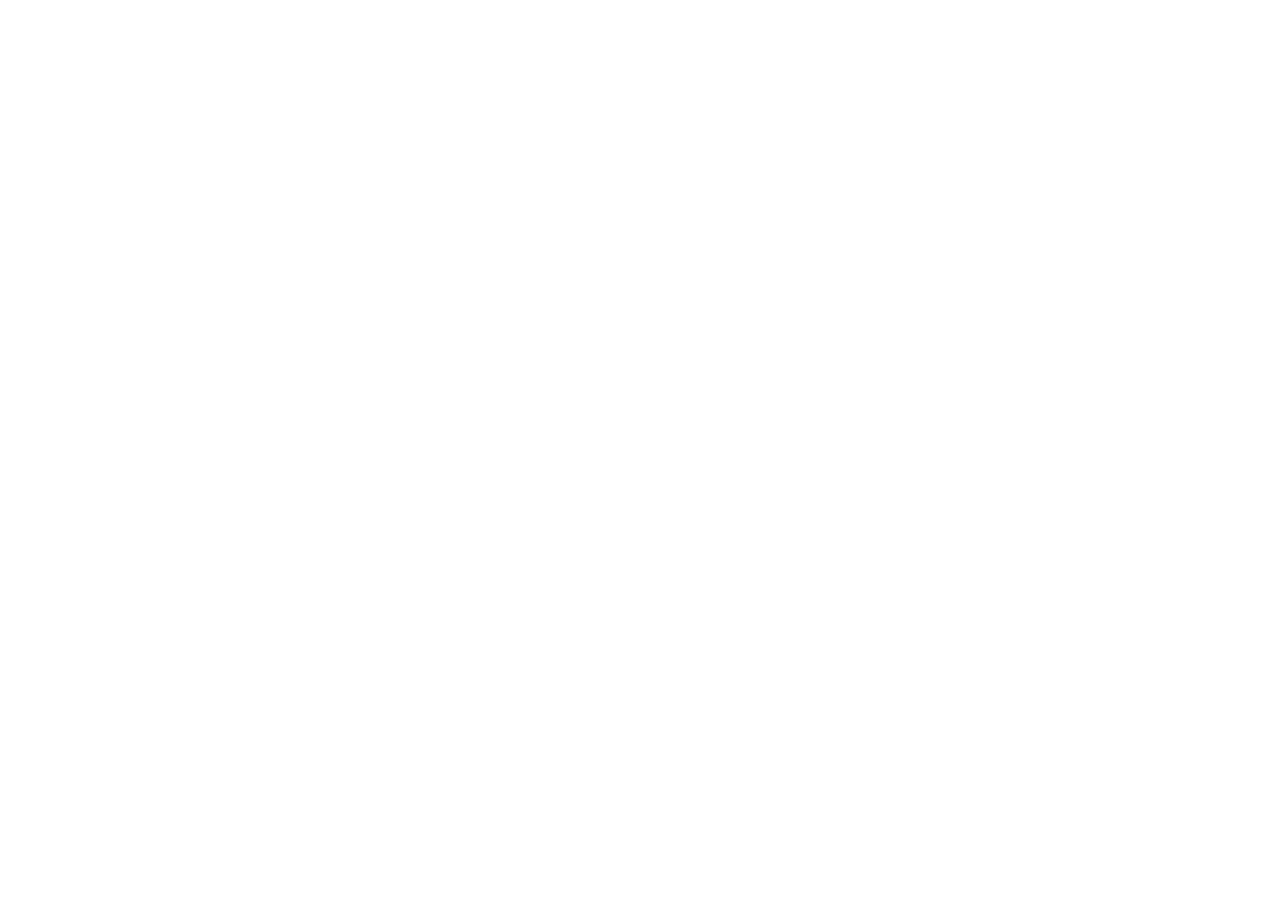
==== index.html @ 713771d5 "Inicio do Projeto proffy, realizado na NLW#2 - rocketseat - Ministrato por Maik Brito" ====
<!DOCTYPE html>
<html lang="en">
<head>
    <meta charset="UTF-8">
    <meta http-equiv="X-UA-Compatible" content="IE=edge">
    <meta name="viewport" content="width=device-width, initial-scale=1.0">
    <title>Document</title>
</head>
<body>
    
</body>
</html>
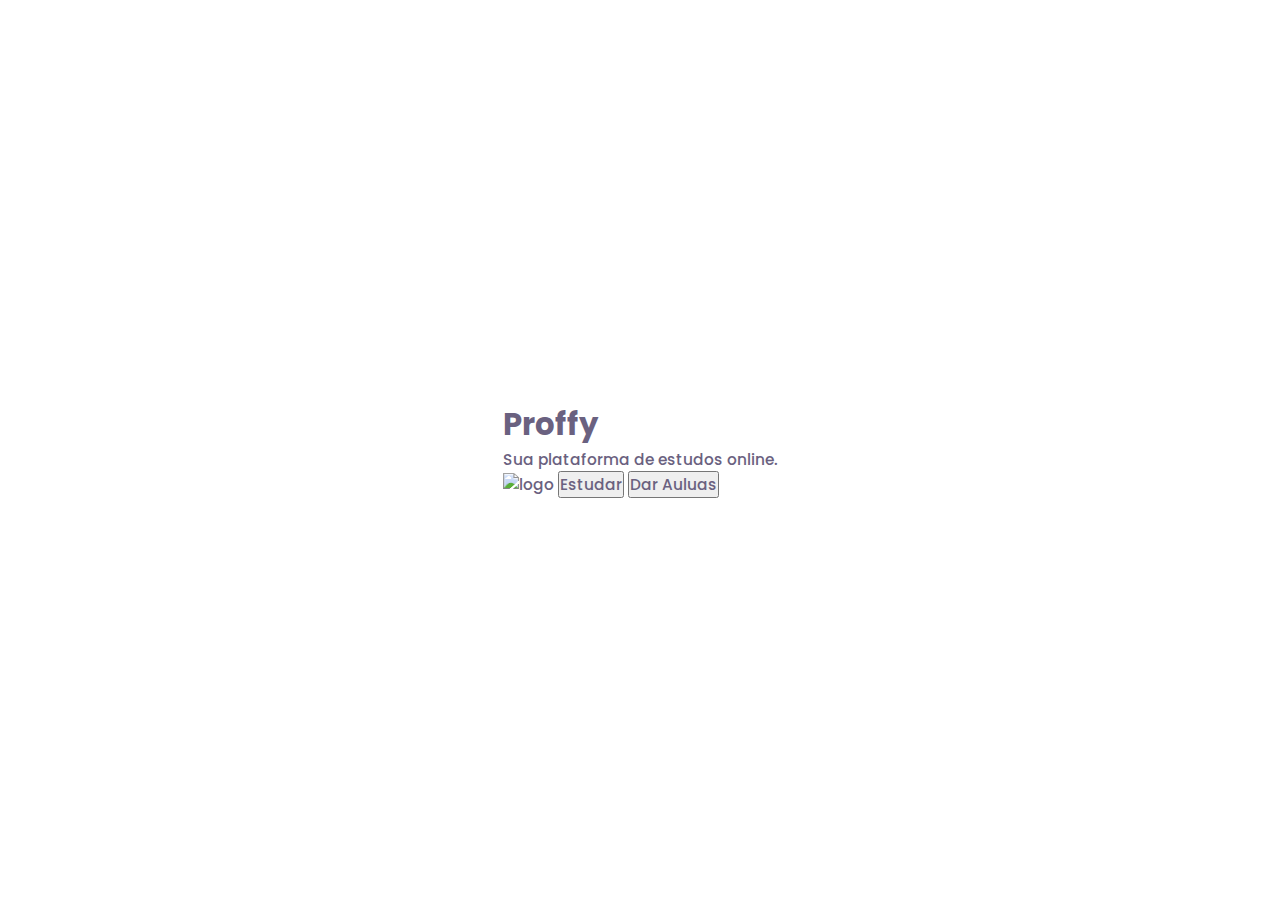
==== commit 1fc1f800: "1° aulas - conhecimentos adiquirido: HTML | CSS| - Box model - Display - fonts - Unidade de medida p" ====
--- a/index.html
+++ b/index.html
@@ -1,12 +1,38 @@
 <!DOCTYPE html>
-<html lang="en">
+<html lang="pt-BR">
+
 <head>
     <meta charset="UTF-8">
     <meta http-equiv="X-UA-Compatible" content="IE=edge">
     <meta name="viewport" content="width=device-width, initial-scale=1.0">
-    <title>Document</title>
+
+    <title>Proffy | Sua plataforma de estudo online</title>
+
+    <link rel="stylesheet" href="style.css">
+    <link rel="preconnect" href="https://fonts.gstatic.com">
+    <link href="https://fonts.googleapis.com/css2?family=Archivo:wght@400;700&family=Poppins:wght@400;600&display=swap" rel="stylesheet">
+
 </head>
-<body>
-    
+
+<body id="page-landing">
+
+    <div class="container">
+        <h1>Proffy</h1>
+
+        <p>Sua plataforma de estudos online.</p>
+            
+
+        <img src="" alt="logo">
+
+        <button>Estudar</button>
+        <button>Dar Auluas</button>
+    </div>
+
+
+
+
+
+
 </body>
+
 </html>--- a/style.css
+++ b/style.css
@@ -0,0 +1,55 @@
+:root {
+    --color-background: #F0F0F7;
+    --color-primary-lighter: #9871F5;
+    --color-primary-light: #916BEA;
+    --color-primary: #8257E5;
+    --color-primary-dark: #774DD6;
+    --color-primary-darker: #6842c2;
+    --color-secondary: #04D361;
+    --color-secondary-dark: #04BF58;
+    --color-title-in-primary: #FFFFFF;
+    --color-text-in-primary: #D4C2FF;
+    --color-text-title: #32264D;
+    --color-text-complement: #9C98A6;
+    --color-text-base: #6A6180;
+    --color-line-in-white: #E6E6F0;
+    --color-input-background: #F8F8FC;
+    --color-button-text: #FFFFFF;
+    --color-box-base: #FFFFFF;
+    --color-box-footer: #FAFAFC;
+    --color-small-info: #C1BCCC;
+    /* tamanho da fonte padrão: 16px - 100% - 1rem*/
+    font-size: 60%; 
+}
+
+ * {
+    margin: 0;
+    padding: 0;
+    box-sizing: border-box;
+    
+}
+
+html, body {
+    height: 100vh;
+}
+
+body {
+    background-color: var(--color-backgroundcolor);
+    display: flex;
+    align-items: center;
+    justify-content: center;
+
+}
+
+body, input, button, textarea {
+    font: 500 1.6rem Poppins;
+    color: var(--color-text-base);
+}
+
+#container {
+    width: 90vw;
+    max-width: 700px;
+}
+
+
+    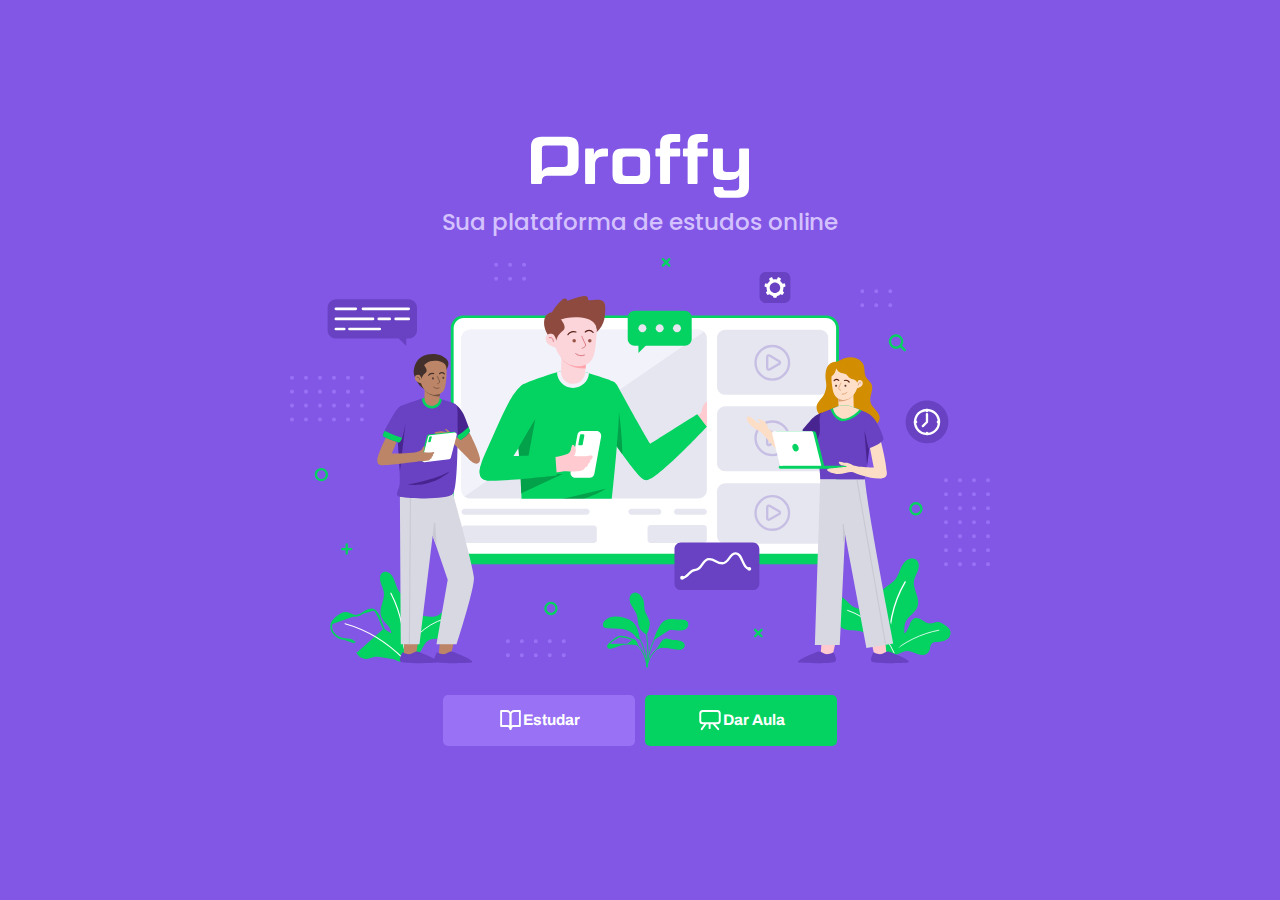
==== commit 35eb3d73: "2° aula" ====
--- a/index.html
+++ b/index.html
@@ -5,27 +5,38 @@
     <meta charset="UTF-8">
     <meta http-equiv="X-UA-Compatible" content="IE=edge">
     <meta name="viewport" content="width=device-width, initial-scale=1.0">
+    
+
 
     <title>Proffy | Sua plataforma de estudo online</title>
-
-    <link rel="stylesheet" href="style.css">
+    <link rel="stylesheet" href="styles/partials/main.css">
+    <link rel="stylesheet" href="styles/partials/page-landing.css">
     <link rel="preconnect" href="https://fonts.gstatic.com">
-    <link href="https://fonts.googleapis.com/css2?family=Archivo:wght@400;700&family=Poppins:wght@400;600&display=swap" rel="stylesheet">
+    <link href="https://fonts.googleapis.com/css2?family=Archivo:wght@400;700&family=Poppins:wght@400;600&display=swap"
+        rel="stylesheet">
 
 </head>
 
 <body id="page-landing">
 
-    <div class="container">
-        <h1>Proffy</h1>
+    <div id="container">
 
-        <p>Sua plataforma de estudos online.</p>
-            
+        <div class="logo-container">
+            <img src="images/logo.svg" alt="Proffy">
+            <h2>Sua plataforma de estudos online</h2>
+        </div>
+        <img class="hero-image"src="images/landing.svg" alt="Plataforma de estudo online">
 
-        <img src="" alt="logo">
+        <div class="buttons-container">
+            <a class="study"href="/study.html">
+                <img src="images/icons/study.svg" alt="Estudar">Estudar
+            </a>
 
-        <button>Estudar</button>
-        <button>Dar Auluas</button>
+            <a class="give-classes"href="/give-classes">
+                <img src="images/icons/give-classes.svg" alt="Dar Aular"> Dar Aula
+            </a>
+
+        </div>
     </div>
 
 
--- a/styles/partials/main.css
+++ b/styles/partials/main.css
@@ -0,0 +1,55 @@
+:root {
+    --color-background: #F0F0F7;
+    --color-primary-lighter: #9871F5;
+    --color-primary-light: #916BEA;
+    --color-primary: #8257E5;
+    --color-primary-dark: #774DD6;
+    --color-primary-darker: #6842c2;
+    --color-secondary: #04D361;
+    --color-secondary-dark: #04BF58;
+    --color-title-in-primary: #FFFFFF;
+    --color-text-in-primary: #D4C2FF;
+    --color-text-title: #32264D;
+    --color-text-complement: #9C98A6;
+    --color-text-base: #6A6180;
+    --color-line-in-white: #E6E6F0;
+    --color-input-background: #F8F8FC;
+    --color-button-text: #FFFFFF;
+    --color-box-base: #FFFFFF;
+    --color-box-footer: #FAFAFC;
+    --color-small-info: #C1BCCC;
+    /* tamanho da fonte padrão: 16px - 100% - 1rem*/
+    font-size: 60%; 
+}
+
+ * {
+    margin: 0;
+    padding: 0;
+    box-sizing: border-box;
+    
+}
+
+html, body {
+    height: 100vh;
+}
+
+body {
+    background-color: var(--color-backgroundcolor);
+    display: flex;
+    align-items: center;
+    justify-content: center;
+
+}
+
+body, input, button, textarea {
+    font: 500 1.6rem Poppins;
+    color: var(--color-text-base);
+}
+
+#container {
+    width: 90vw; /*manter o conteudo da pagina a 90vw de 100vw*/
+    max-width: 700px; /* maxima largura*/
+}
+
+
+    --- a/styles/partials/page-landing.css
+++ b/styles/partials/page-landing.css
@@ -0,0 +1,75 @@
+:root {
+    font-size: 40%;
+}
+
+#page-landing {
+    background: var(--color-primary);
+}
+
+#page-landing #container {
+    color: var(--color-text-in-primary);
+
+}
+
+.logo-container img {
+    height: 10rem;
+
+}
+
+.logo-container {
+    text-align: center;
+    margin-bottom: 3.2rem;
+}
+
+.logo-container h2 {
+    font-weight: 500;
+    font-size: 3.6rem;
+    line-height: 4.6rem;
+    margin-top:0.8rem;
+
+
+}
+
+.hero-image {
+    width: 100%;
+}
+
+.buttons-container {
+    display: flex;
+    justify-content: center;
+    margin: 3.2rem 0;
+}
+
+.buttons-container a {
+    width: 30rem;
+    height:10.4;
+
+    border-radius: .8rem;
+    margin-left: 1.6rem;
+    padding: 2rem;
+
+    font: 700 2.4rem Archivo;
+
+    display:flex;
+    align-items: center;
+    justify-content: center;
+
+    text-decoration: none;
+
+    color: var(--color-button-text);
+
+}
+
+.buttons-container a img {
+    width: 4rem;
+}
+
+.buttons-container a.study {
+    background: var(--color-primary-lighter);
+    margin-left: 0;
+} 
+
+.buttons-container a.give-classes {
+    background: var(--color-secondary);
+
+}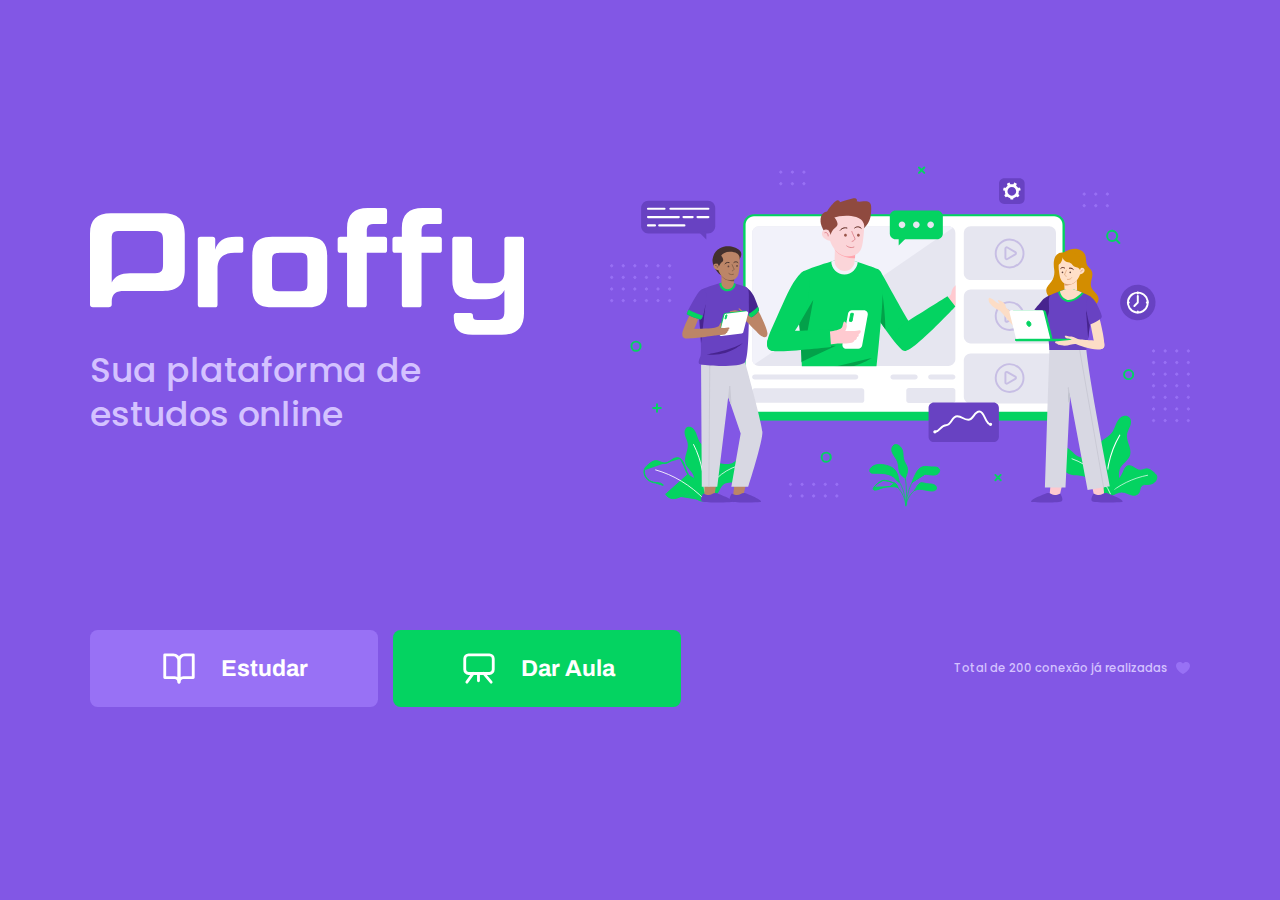
==== commit 0a3b91ce: "Fim da page-landing, resposividade ok!" ====
--- a/index.html
+++ b/index.html
@@ -37,6 +37,11 @@
             </a>
 
         </div>
+
+        <p class="total-connections">
+            Total de 200 conexão já realizadas
+            <img src="images/icons/purple-heart.svg" alt="Coração roxo">
+        </p>
     </div>
 
 
--- a/styles/partials/main.css
+++ b/styles/partials/main.css
@@ -51,5 +51,11 @@
     max-width: 700px; /* maxima largura*/
 }
 
+@media (min-width: 700px) {
+    :root {
+        font-size: 62.5;
+    }
+}
+
 
     --- a/styles/partials/page-landing.css
+++ b/styles/partials/page-landing.css
@@ -1,6 +1,4 @@
-:root {
-    font-size: 40%;
-}
+
 
 #page-landing {
     background: var(--color-primary);
@@ -58,10 +56,13 @@
 
     color: var(--color-button-text);
 
+    transition: 0.2ms;
+
 }
 
 .buttons-container a img {
     width: 4rem;
+    margin-right: 2.4rem;
 }
 
 .buttons-container a.study {
@@ -69,7 +70,77 @@
     margin-left: 0;
 } 
 
+.buttons-container a.study:hover {
+    background: var(--color-primary-light);
+}
+
+
 .buttons-container a.give-classes {
     background: var(--color-secondary);
 
+}
+
+.buttons-container a.give-classes:hover {
+    background: var(--color-secondary-dark);
+}
+
+.total-connections {
+    font-size: 1.8rem;
+
+    display: flex;
+    align-items: center;
+    justify-content: center;
+
+}
+
+.total-connections img {
+    margin-left: 0.8rem;
+}
+
+@media (max-width: 699px) {
+    :root {
+        font-size: 40%;
+    }
+}
+
+@media (min-width: 1100px) {
+    #page-landing #container {
+        max-width: 1100px;
+         display: grid;
+         grid-template-columns: 2fr 1fr 2fr;
+         grid-template-rows: 350px 1fr;
+         grid-template-areas:  
+         "proffy image image"
+         "button button texting";
+         column-gap: 86px;
+         row-gap: 87px;
+    }
+
+    .logo-container {
+        grid-area: proffy ;
+        text-align: initial;
+        align-self: center;
+        
+    }
+
+    .logo-container img {
+        height: 100%;
+        height: 127px;
+        margin: 0;
+    }
+    .hero-image {
+        grid-area:image;
+        height: 350px;
+       
+    }
+    .buttons-container {
+        grid-area: button;
+        justify-content: flex-start;
+        
+    }
+    .total-connections {
+        grid-area: texting; 
+        justify-self: end;
+        font-size: 1.2rem;
+    }
 }